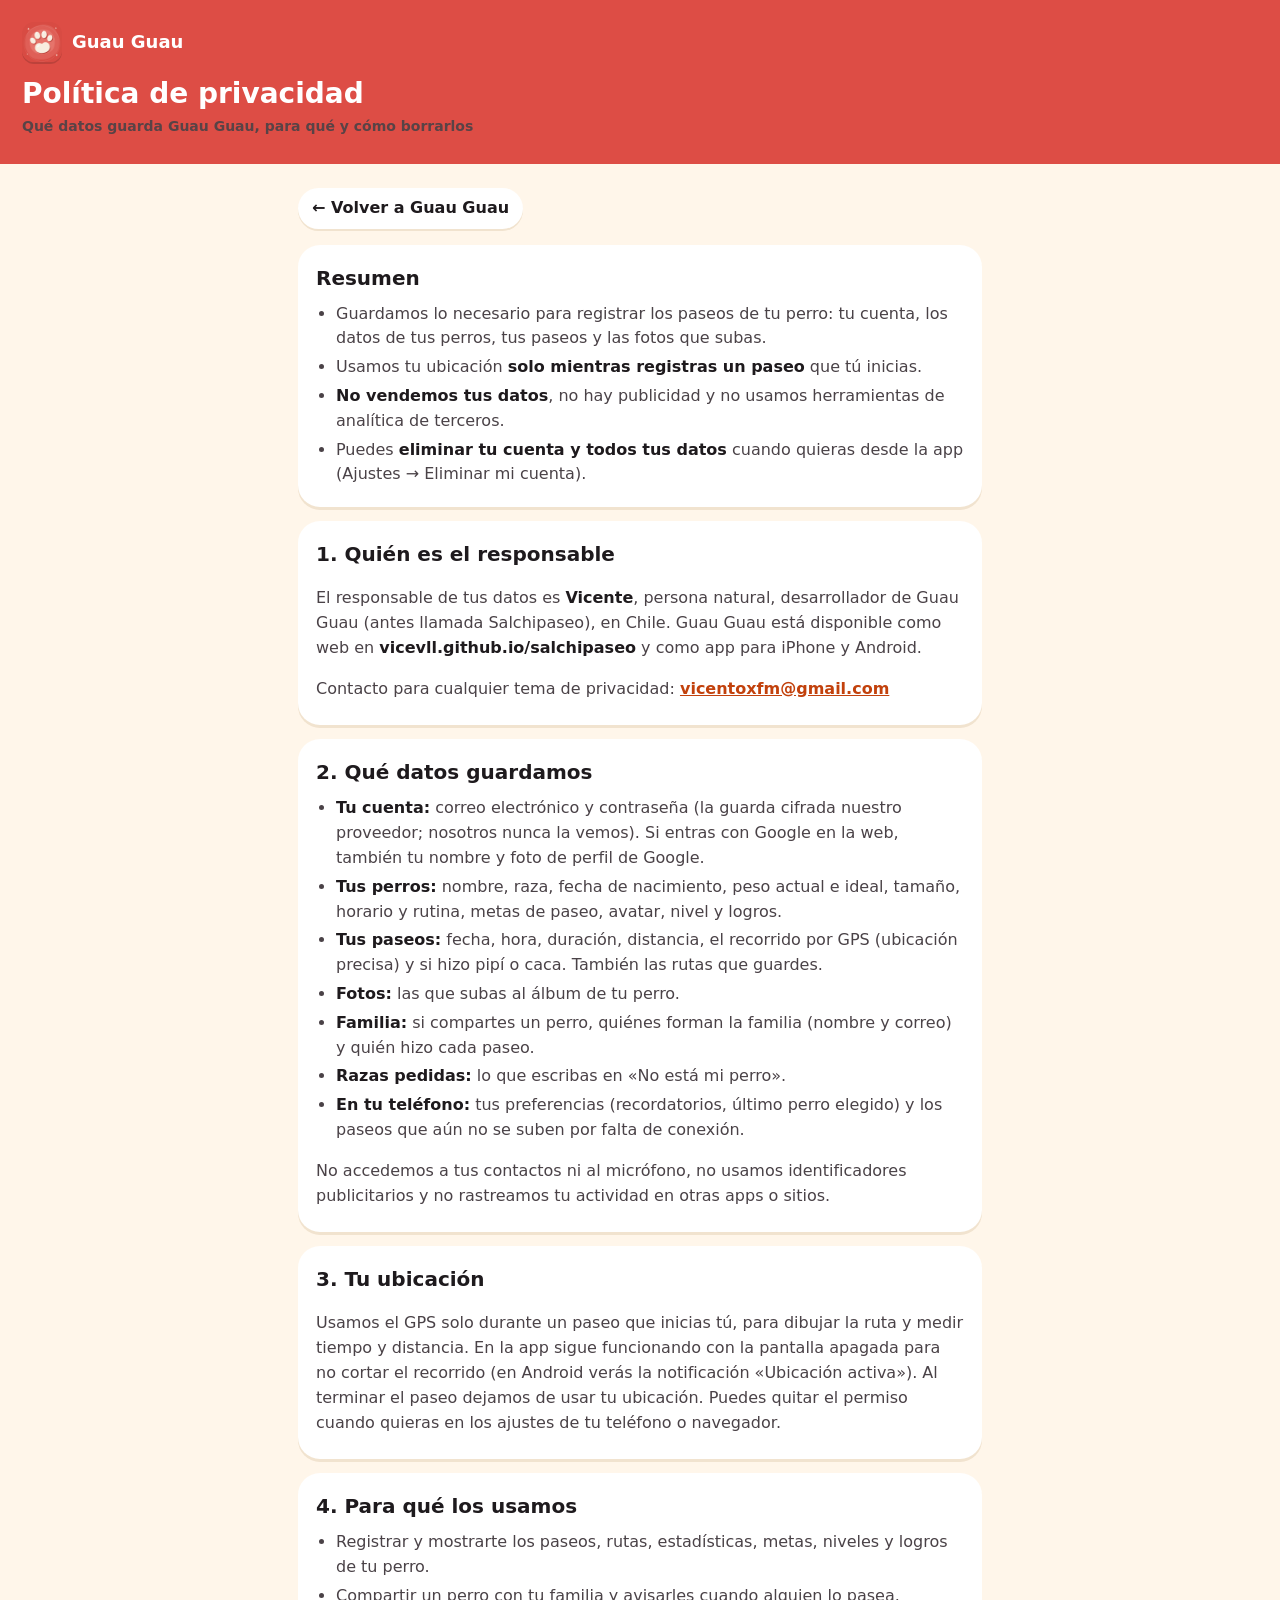
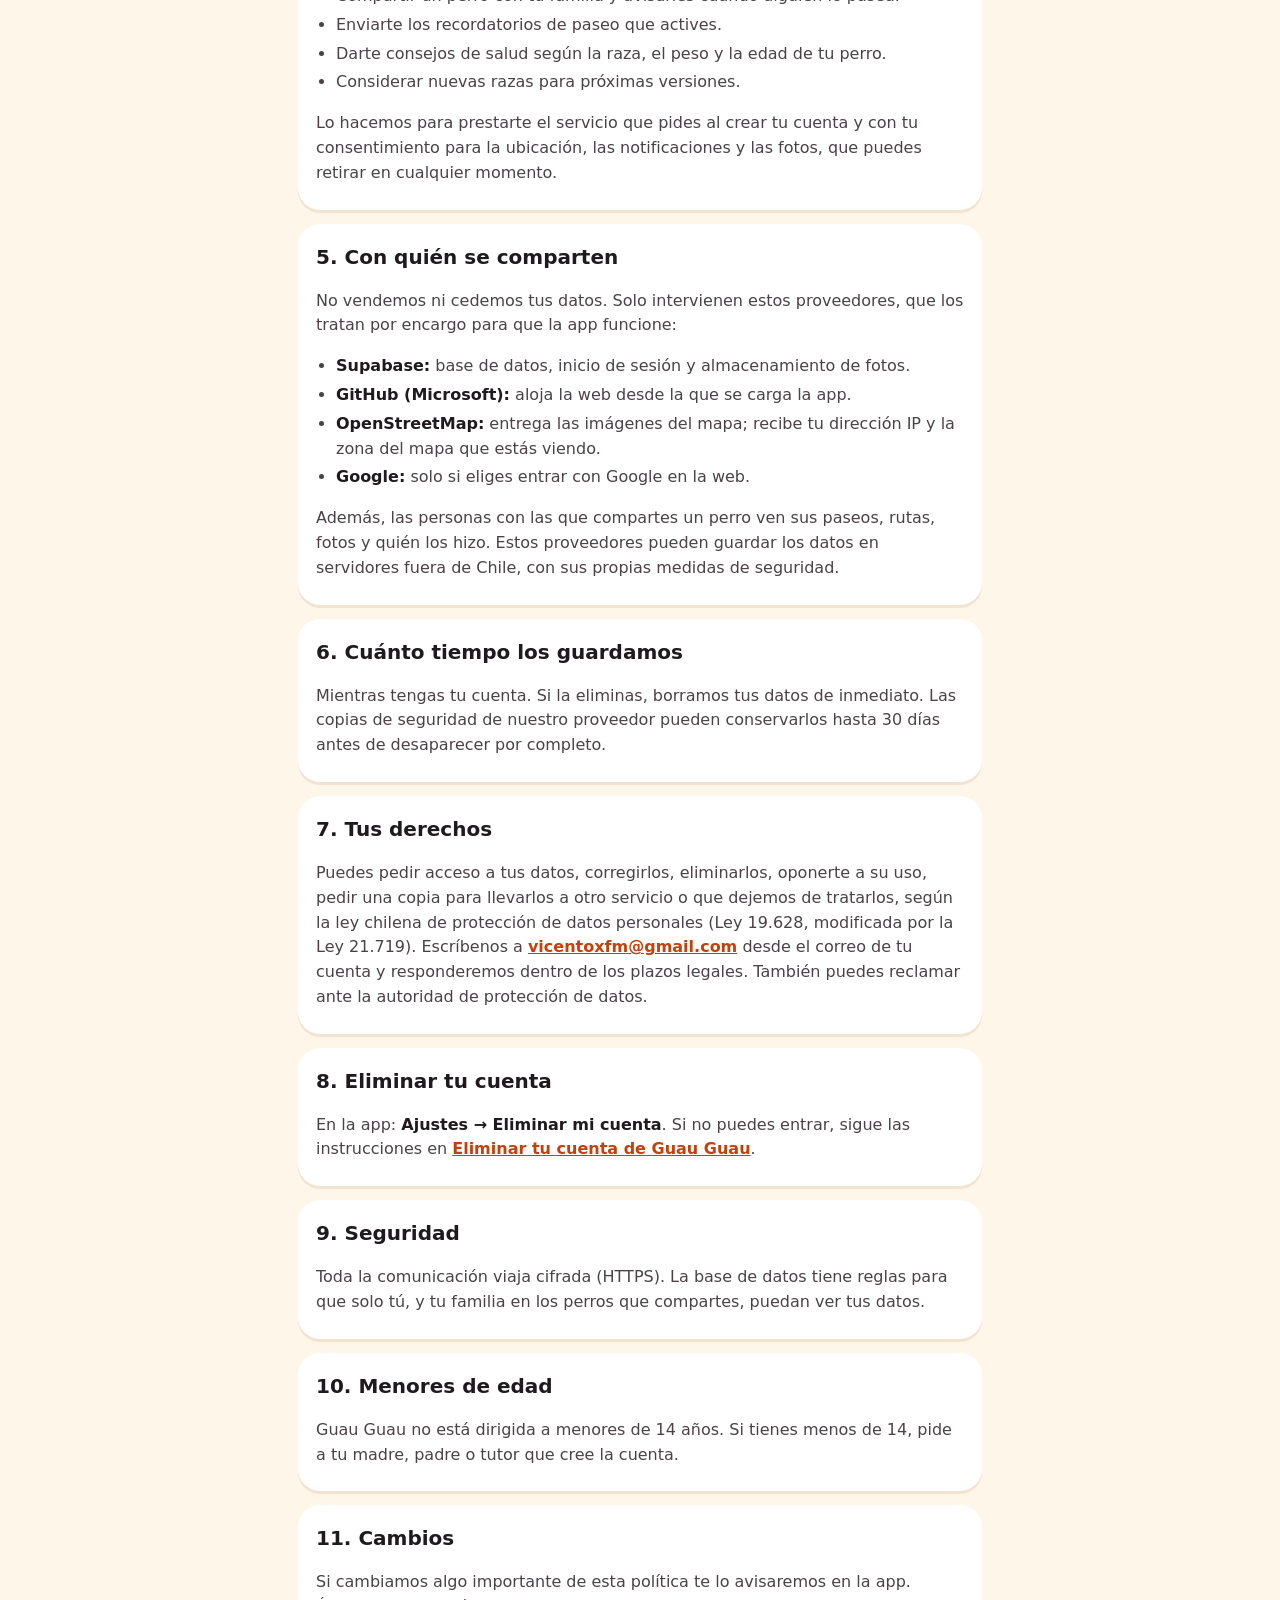
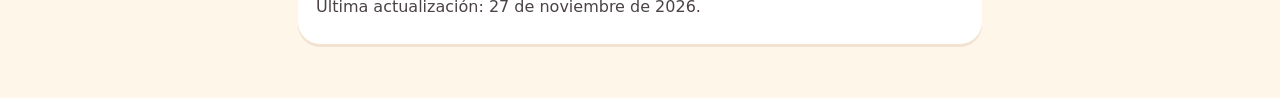
==== privacidad.html @ 12db68f0 "v11: listo para Google Play — privacidad, eliminar cuenta, iPhone/Android y limpieza" ====
<!DOCTYPE html>
<html lang="es">
<head>
<meta charset="utf-8">
<meta name="viewport" content="width=device-width, initial-scale=1, viewport-fit=cover">
<title>Política de privacidad · Guau Guau</title>
<meta name="description" content="Qué datos guarda Guau Guau, para qué y cómo borrarlos">
<link rel="icon" type="image/png" href="favicon.png">
<style>
:root{--ink:#1E1A1D;--ink-2:#4A4247;--ink-3:#7B7176;--cream:#FFF6EA;--line:#F1E3CF;--orange:#FF6B1A;--rojo:#DD4D45;--yellow:#FFC629}
*{box-sizing:border-box}
html{-webkit-text-size-adjust:100%}
body{margin:0;background:var(--cream);color:var(--ink);font-family:'Nunito',ui-rounded,system-ui,-apple-system,'Segoe UI',sans-serif;line-height:1.55;font-size:16px}
.top{background:var(--rojo);color:#fff;padding:calc(22px + env(safe-area-inset-top,0px)) 22px 26px}
.top .marca{display:flex;align-items:center;gap:10px;font-weight:800;font-size:18px}
.top .marca img{width:40px;height:40px;border-radius:12px;box-shadow:0 2px 0 rgba(0,0,0,.15)}
.top h1{font-size:28px;line-height:1.15;margin:16px 0 6px;font-family:'Fredoka',ui-rounded,system-ui,sans-serif;font-weight:600}
.top p{margin:0;opacity:.9;font-weight:700;font-size:14px}
main{max-width:720px;margin:0 auto;padding:18px 18px calc(40px + env(safe-area-inset-bottom,0px))}
section{background:#fff;border-radius:22px;padding:18px 18px 8px;margin:0 0 14px;box-shadow:0 3px 0 var(--line)}
h2{font-family:'Fredoka',ui-rounded,system-ui,sans-serif;font-weight:600;font-size:20px;margin:0 0 8px}
p,li{color:var(--ink-2)}
ul{padding-left:20px;margin:6px 0 12px}
li{margin:4px 0}
b{color:var(--ink)}
a{color:#C2410C;font-weight:800}
.paso{display:flex;gap:12px;align-items:flex-start;margin:10px 0}
.paso span{flex:none;width:30px;height:30px;border-radius:50%;background:var(--yellow);display:grid;place-items:center;font-weight:900}
.volver{display:inline-block;margin:6px 0 16px;font-weight:800;color:var(--ink);text-decoration:none;background:#fff;border-radius:999px;padding:8px 14px;box-shadow:0 2px 0 var(--line)}
.embebido .top,.embebido .volver{display:none}
.embebido main{padding:12px 6px 24px}
.nota{font-size:13.5px;color:var(--ink-3)}
</style>
<script>if(window.self!==window.top)document.documentElement.classList.add('embebido');</script>
</head>
<body>
<header class="top"><div class="marca"><img src="icon-192.png" alt="">Guau Guau</div><h1>Política de privacidad</h1><p>Qué datos guarda Guau Guau, para qué y cómo borrarlos</p></header>
<main>
<a class="volver" href="./">← Volver a Guau Guau</a>

<section>
<h2>Resumen</h2>
<ul>
<li>Guardamos lo necesario para registrar los paseos de tu perro: tu cuenta, los datos de tus perros, tus paseos y las fotos que subas.</li>
<li>Usamos tu ubicación <b>solo mientras registras un paseo</b> que tú inicias.</li>
<li><b>No vendemos tus datos</b>, no hay publicidad y no usamos herramientas de analítica de terceros.</li>
<li>Puedes <b>eliminar tu cuenta y todos tus datos</b> cuando quieras desde la app (Ajustes → Eliminar mi cuenta).</li>
</ul>
</section>

<section>
<h2>1. Quién es el responsable</h2>
<p>El responsable de tus datos es <b>Vicente</b>, persona natural, desarrollador de Guau Guau (antes llamada Salchipaseo), en Chile. Guau Guau está disponible como web en <b>vicevll.github.io/salchipaseo</b> y como app para iPhone y Android.</p>
<p>Contacto para cualquier tema de privacidad: <a href="mailto:vicentoxfm@gmail.com">vicentoxfm@gmail.com</a></p>
</section>

<section>
<h2>2. Qué datos guardamos</h2>
<ul>
<li><b>Tu cuenta:</b> correo electrónico y contraseña (la guarda cifrada nuestro proveedor; nosotros nunca la vemos). Si entras con Google en la web, también tu nombre y foto de perfil de Google.</li>
<li><b>Tus perros:</b> nombre, raza, fecha de nacimiento, peso actual e ideal, tamaño, horario y rutina, metas de paseo, avatar, nivel y logros.</li>
<li><b>Tus paseos:</b> fecha, hora, duración, distancia, el recorrido por GPS (ubicación precisa) y si hizo pipí o caca. También las rutas que guardes.</li>
<li><b>Fotos:</b> las que subas al álbum de tu perro.</li>
<li><b>Familia:</b> si compartes un perro, quiénes forman la familia (nombre y correo) y quién hizo cada paseo.</li>
<li><b>Razas pedidas:</b> lo que escribas en «No está mi perro».</li>
<li><b>En tu teléfono:</b> tus preferencias (recordatorios, último perro elegido) y los paseos que aún no se suben por falta de conexión.</li>
</ul>
<p>No accedemos a tus contactos ni al micrófono, no usamos identificadores publicitarios y no rastreamos tu actividad en otras apps o sitios.</p>
</section>

<section>
<h2>3. Tu ubicación</h2>
<p>Usamos el GPS solo durante un paseo que inicias tú, para dibujar la ruta y medir tiempo y distancia. En la app sigue funcionando con la pantalla apagada para no cortar el recorrido (en Android verás la notificación «Ubicación activa»). Al terminar el paseo dejamos de usar tu ubicación. Puedes quitar el permiso cuando quieras en los ajustes de tu teléfono o navegador.</p>
</section>

<section>
<h2>4. Para qué los usamos</h2>
<ul>
<li>Registrar y mostrarte los paseos, rutas, estadísticas, metas, niveles y logros de tu perro.</li>
<li>Compartir un perro con tu familia y avisarles cuando alguien lo pasea.</li>
<li>Enviarte los recordatorios de paseo que actives.</li>
<li>Darte consejos de salud según la raza, el peso y la edad de tu perro.</li>
<li>Considerar nuevas razas para próximas versiones.</li>
</ul>
<p>Lo hacemos para prestarte el servicio que pides al crear tu cuenta y con tu consentimiento para la ubicación, las notificaciones y las fotos, que puedes retirar en cualquier momento.</p>
</section>

<section>
<h2>5. Con quién se comparten</h2>
<p>No vendemos ni cedemos tus datos. Solo intervienen estos proveedores, que los tratan por encargo para que la app funcione:</p>
<ul>
<li><b>Supabase:</b> base de datos, inicio de sesión y almacenamiento de fotos.</li>
<li><b>GitHub (Microsoft):</b> aloja la web desde la que se carga la app.</li>
<li><b>OpenStreetMap:</b> entrega las imágenes del mapa; recibe tu dirección IP y la zona del mapa que estás viendo.</li>
<li><b>Google:</b> solo si eliges entrar con Google en la web.</li>
</ul>
<p>Además, las personas con las que compartes un perro ven sus paseos, rutas, fotos y quién los hizo. Estos proveedores pueden guardar los datos en servidores fuera de Chile, con sus propias medidas de seguridad.</p>
</section>

<section>
<h2>6. Cuánto tiempo los guardamos</h2>
<p>Mientras tengas tu cuenta. Si la eliminas, borramos tus datos de inmediato. Las copias de seguridad de nuestro proveedor pueden conservarlos hasta 30 días antes de desaparecer por completo.</p>
</section>

<section>
<h2>7. Tus derechos</h2>
<p>Puedes pedir acceso a tus datos, corregirlos, eliminarlos, oponerte a su uso, pedir una copia para llevarlos a otro servicio o que dejemos de tratarlos, según la ley chilena de protección de datos personales (Ley 19.628, modificada por la Ley 21.719). Escríbenos a <a href="mailto:vicentoxfm@gmail.com">vicentoxfm@gmail.com</a> desde el correo de tu cuenta y responderemos dentro de los plazos legales. También puedes reclamar ante la autoridad de protección de datos.</p>
</section>

<section>
<h2>8. Eliminar tu cuenta</h2>
<p>En la app: <b>Ajustes → Eliminar mi cuenta</b>. Si no puedes entrar, sigue las instrucciones en <a href="borrar-cuenta.html">Eliminar tu cuenta de Guau Guau</a>.</p>
</section>

<section>
<h2>9. Seguridad</h2>
<p>Toda la comunicación viaja cifrada (HTTPS). La base de datos tiene reglas para que solo tú, y tu familia en los perros que compartes, puedan ver tus datos.</p>
</section>

<section>
<h2>10. Menores de edad</h2>
<p>Guau Guau no está dirigida a menores de 14 años. Si tienes menos de 14, pide a tu madre, padre o tutor que cree la cuenta.</p>
</section>

<section>
<h2>11. Cambios</h2>
<p>Si cambiamos algo importante de esta política te lo avisaremos en la app. Última actualización: 27 de noviembre de 2026.</p>
</section>

</main>
</body>
</html>
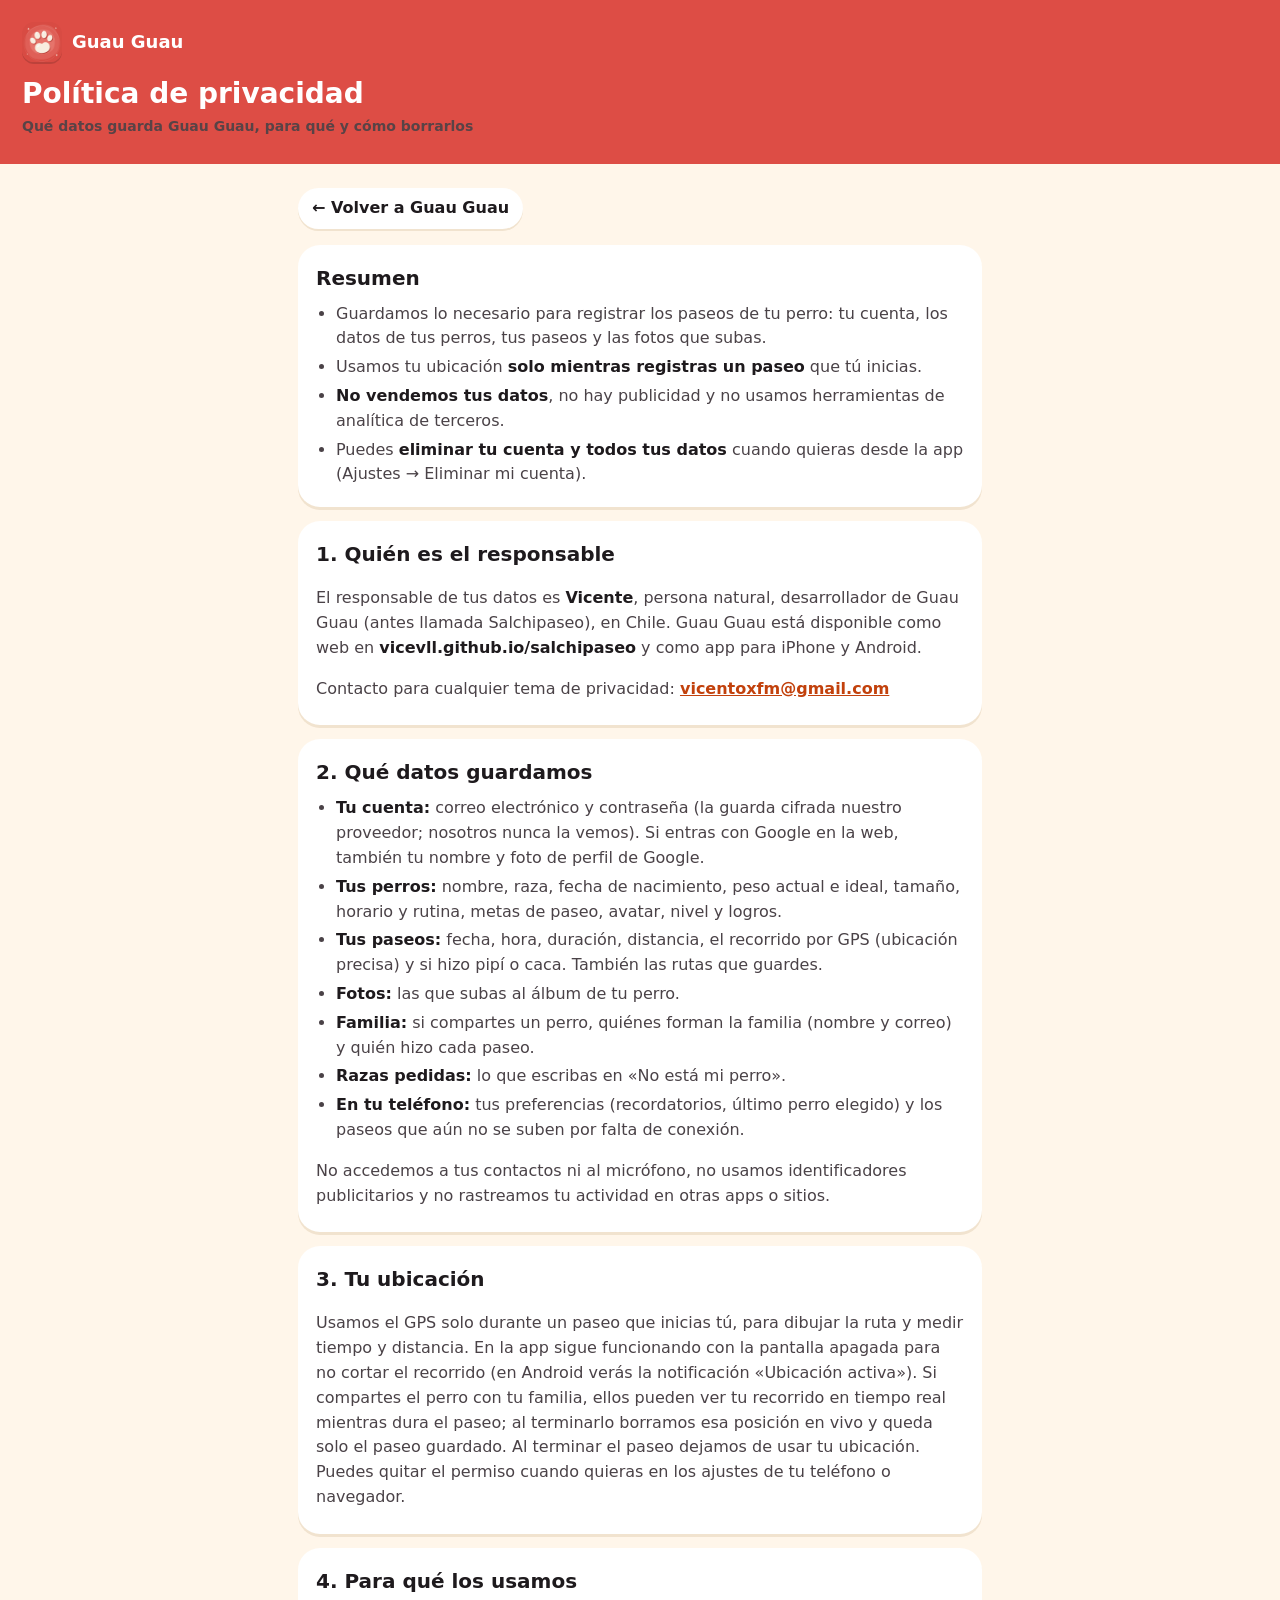
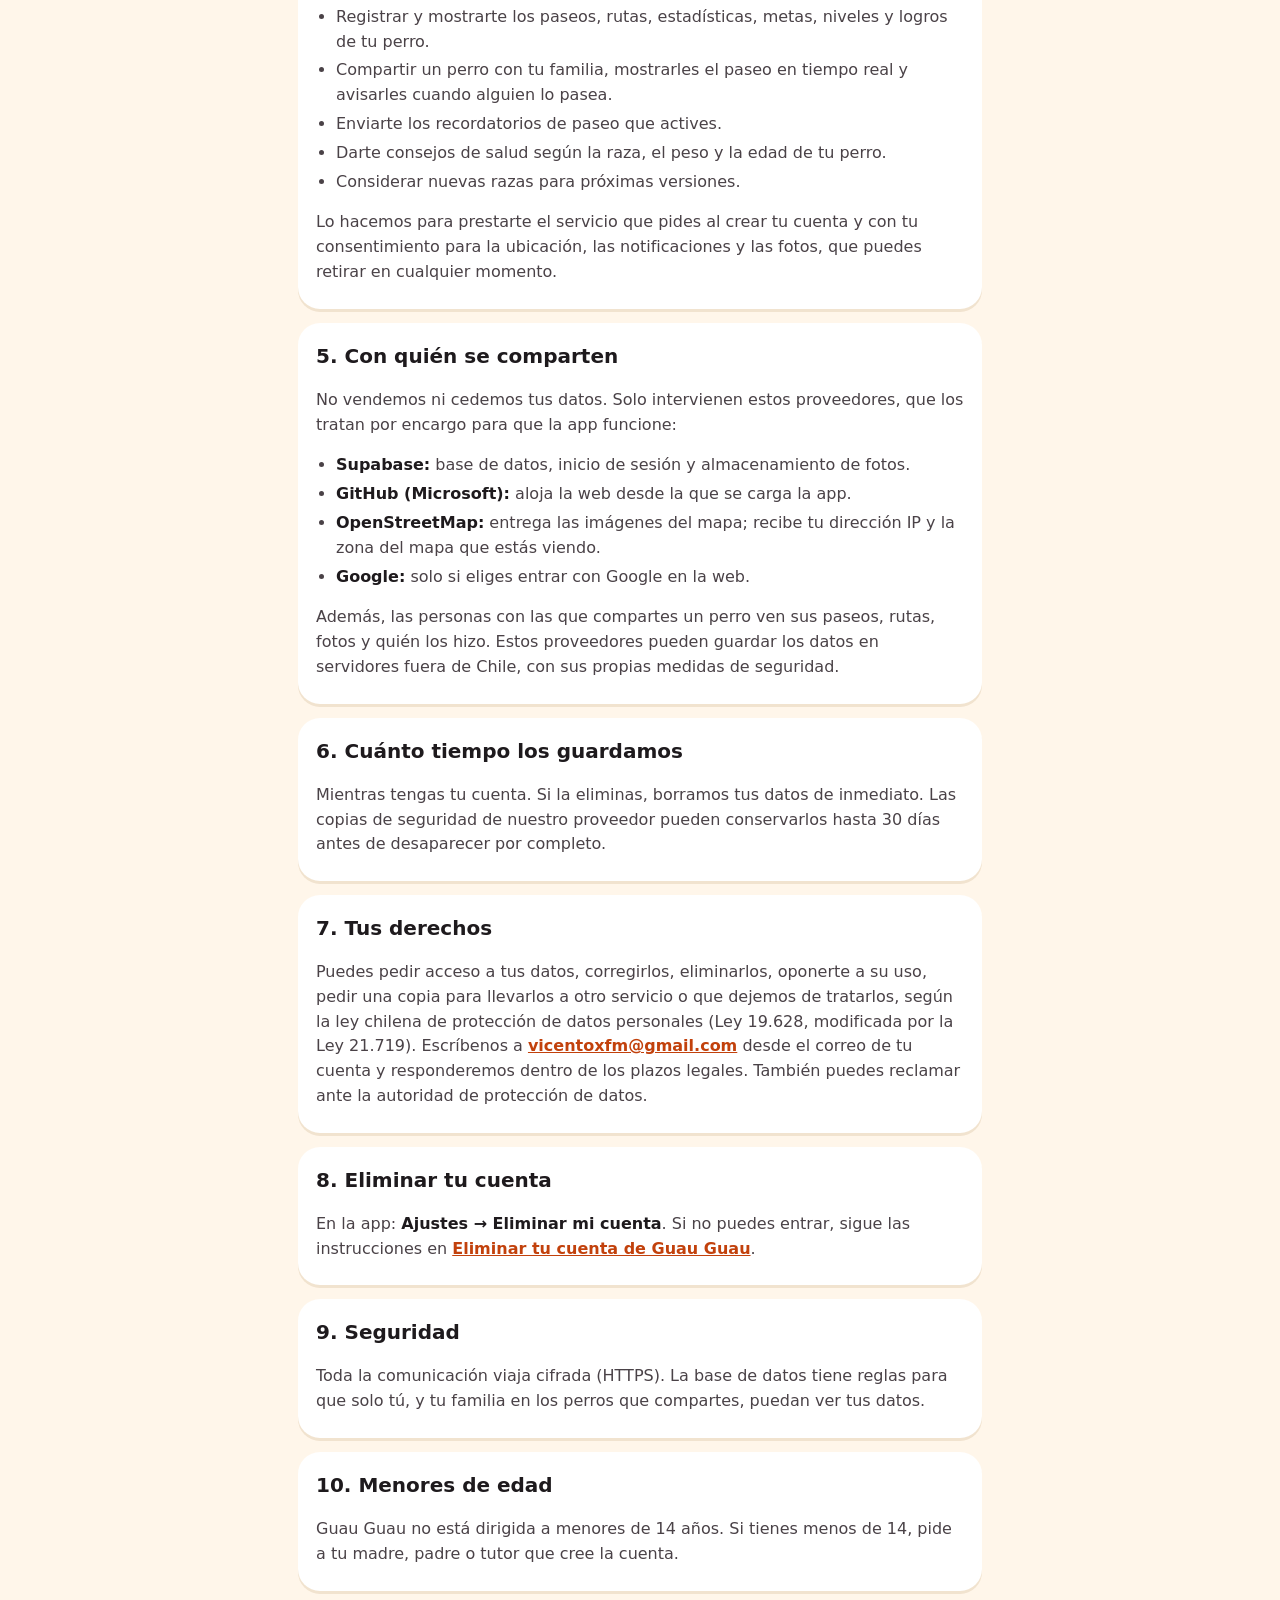
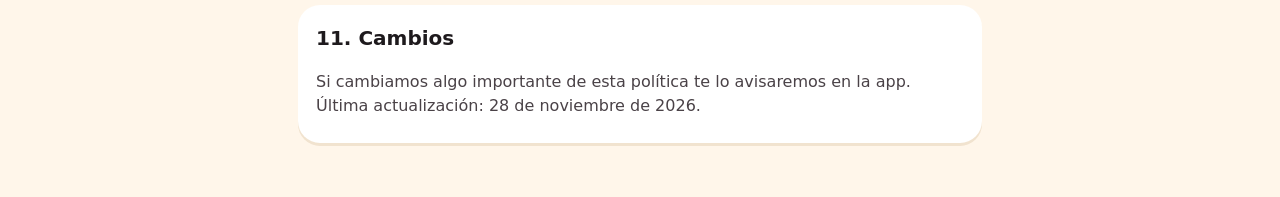
==== commit 4c6108bb: "v13: paseo en vivo de la familia, repetición del paseo en el mapa, aviso que no se traba, menú del p" ====
--- a/privacidad.html
+++ b/privacidad.html
@@ -70,14 +70,14 @@
 
 <section>
 <h2>3. Tu ubicación</h2>
-<p>Usamos el GPS solo durante un paseo que inicias tú, para dibujar la ruta y medir tiempo y distancia. En la app sigue funcionando con la pantalla apagada para no cortar el recorrido (en Android verás la notificación «Ubicación activa»). Al terminar el paseo dejamos de usar tu ubicación. Puedes quitar el permiso cuando quieras en los ajustes de tu teléfono o navegador.</p>
+<p>Usamos el GPS solo durante un paseo que inicias tú, para dibujar la ruta y medir tiempo y distancia. En la app sigue funcionando con la pantalla apagada para no cortar el recorrido (en Android verás la notificación «Ubicación activa»). Si compartes el perro con tu familia, ellos pueden ver tu recorrido en tiempo real mientras dura el paseo; al terminarlo borramos esa posición en vivo y queda solo el paseo guardado. Al terminar el paseo dejamos de usar tu ubicación. Puedes quitar el permiso cuando quieras en los ajustes de tu teléfono o navegador.</p>
 </section>
 
 <section>
 <h2>4. Para qué los usamos</h2>
 <ul>
 <li>Registrar y mostrarte los paseos, rutas, estadísticas, metas, niveles y logros de tu perro.</li>
-<li>Compartir un perro con tu familia y avisarles cuando alguien lo pasea.</li>
+<li>Compartir un perro con tu familia, mostrarles el paseo en tiempo real y avisarles cuando alguien lo pasea.</li>
 <li>Enviarte los recordatorios de paseo que actives.</li>
 <li>Darte consejos de salud según la raza, el peso y la edad de tu perro.</li>
 <li>Considerar nuevas razas para próximas versiones.</li>
@@ -124,7 +124,7 @@
 
 <section>
 <h2>11. Cambios</h2>
-<p>Si cambiamos algo importante de esta política te lo avisaremos en la app. Última actualización: 27 de noviembre de 2026.</p>
+<p>Si cambiamos algo importante de esta política te lo avisaremos en la app. Última actualización: 28 de noviembre de 2026.</p>
 </section>
 
 </main>
